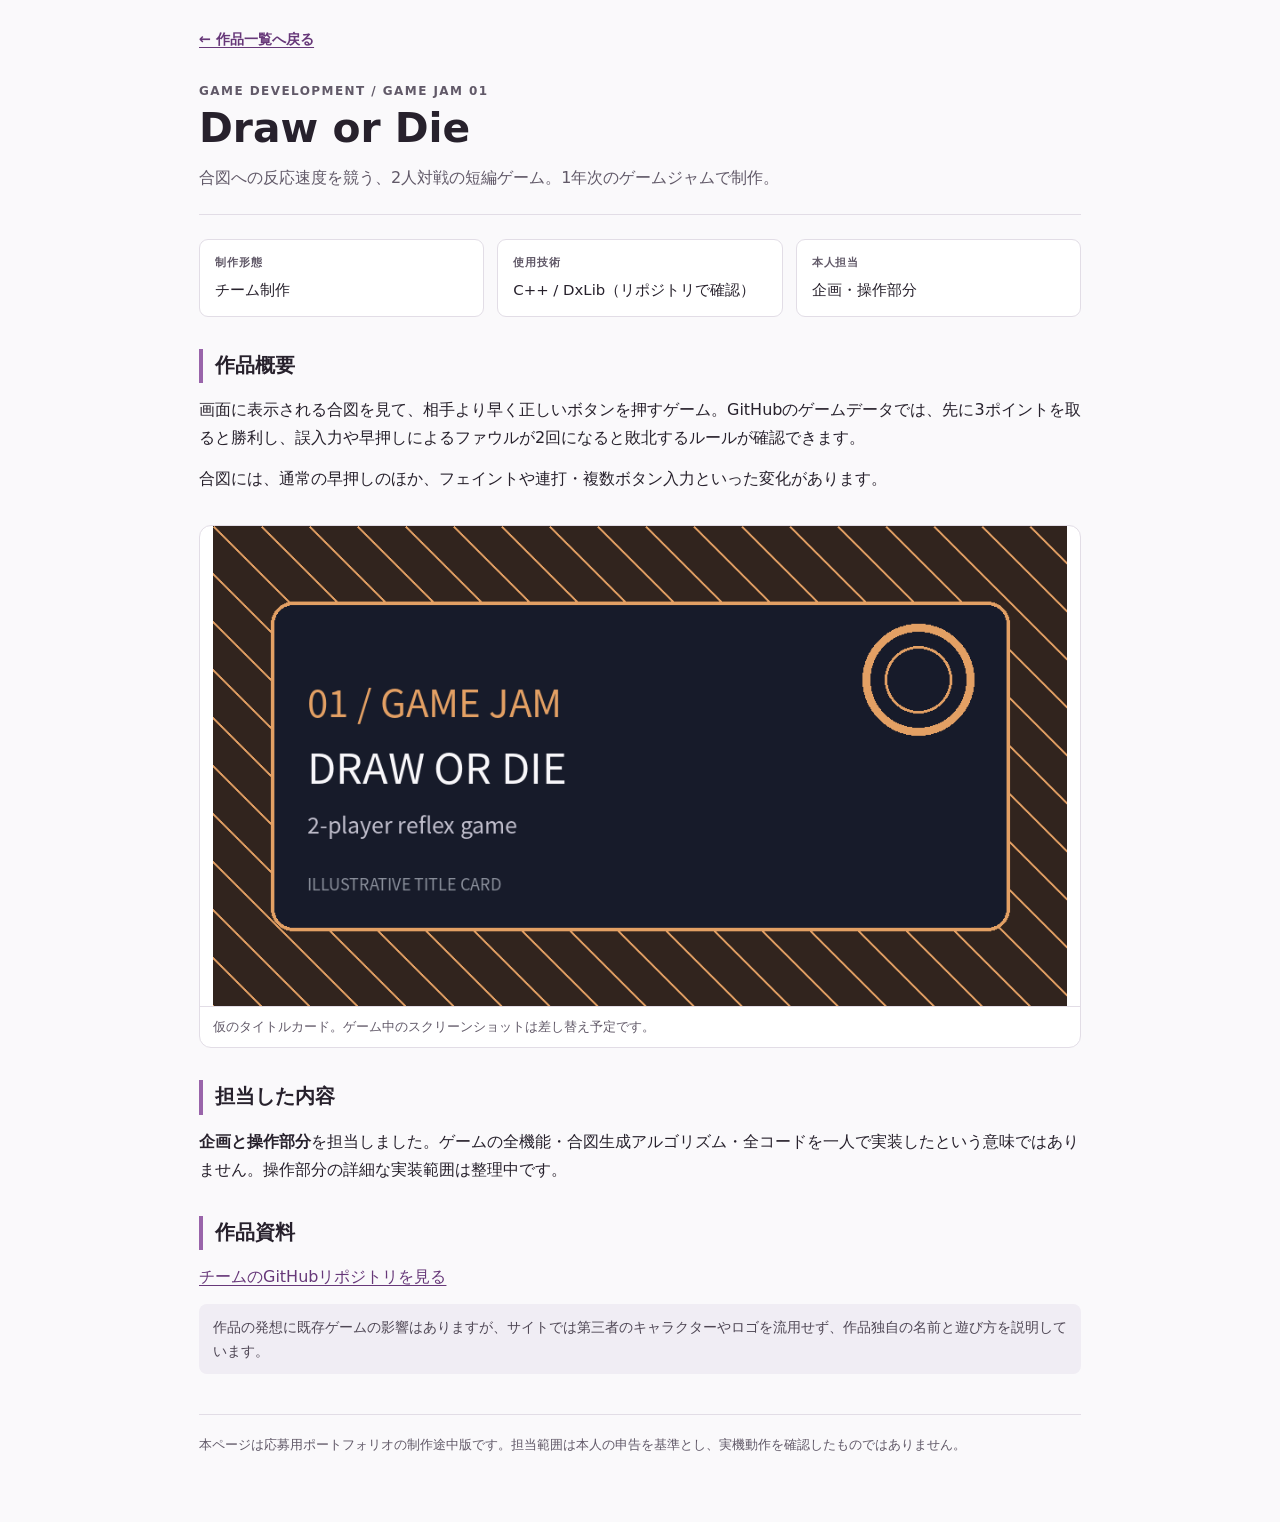
==== site/draw_or_die.html @ b0b0805e "ポートフォリオ更新テスト" ====
<!doctype html><html lang="ja"><head><meta charset="utf-8"><meta name="viewport" content="width=device-width,initial-scale=1"><title>Draw or Die | Portfolio</title><link rel="stylesheet" href="../css/works_extra.css"></head><body><main class="container"><a class="back" href="../index.html">← 作品一覧へ戻る</a><header class="head"><p class="tag">GAME DEVELOPMENT / GAME JAM 01</p><h1>Draw or Die</h1><p>合図への反応速度を競う、2人対戦の短編ゲーム。1年次のゲームジャムで制作。</p></header><div class="facts"><div class="fact"><p class="label">制作形態</p><p>チーム制作</p></div><div class="fact"><p class="label">使用技術</p><p>C++ / DxLib（リポジトリで確認）</p></div><div class="fact"><p class="label">本人担当</p><p>企画・操作部分</p></div></div>
<section class="section"><h2>作品概要</h2><p>画面に表示される合図を見て、相手より早く正しいボタンを押すゲーム。GitHubのゲームデータでは、先に3ポイントを取ると勝利し、誤入力や早押しによるファウルが2回になると敗北するルールが確認できます。</p><p>合図には、通常の早押しのほか、フェイントや連打・複数ボタン入力といった変化があります。</p></section>
<figure class="art"><img src="../images/placeholders/draw_or_die.png" alt="実プレイ画面ではない、Draw or Dieのタイトルカード"><figcaption>仮のタイトルカード。ゲーム中のスクリーンショットは差し替え予定です。</figcaption></figure>
<section class="section"><h2>担当した内容</h2><p><strong>企画と操作部分</strong>を担当しました。ゲームの全機能・合図生成アルゴリズム・全コードを一人で実装したという意味ではありません。操作部分の詳細な実装範囲は整理中です。</p></section>
<section class="section"><h2>作品資料</h2><p><a href="https://github.com/higa-shunnosuke/2025GameJam_TeamE" target="_blank" rel="noopener noreferrer">チームのGitHubリポジトリを見る</a></p><p class="note">作品の発想に既存ゲームの影響はありますが、サイトでは第三者のキャラクターやロゴを流用せず、作品独自の名前と遊び方を説明しています。</p></section>
<footer class="foot">本ページは応募用ポートフォリオの制作途中版です。担当範囲は本人の申告を基準とし、実機動作を確認したものではありません。</footer></main></body></html>
---- css/works_extra.css ----
@charset "UTF-8";:root{--text:#27212c;--muted:#615968;--accent:#673879;--line:#e2dde6;--bg:#faf9fb}*{box-sizing:border-box}body{margin:0;font-family:system-ui,-apple-system,"Yu Gothic",Meiryo,sans-serif;color:var(--text);background:var(--bg);line-height:1.75}.container{max-width:930px;padding:25px 24px 65px;margin:0 auto}a{color:var(--accent);text-underline-offset:3px}.back{font-size:.9rem;font-weight:600}.head{margin:28px 0 24px;border-bottom:1px solid var(--line);padding-bottom:22px}.tag{font-size:.75rem;text-transform:uppercase;letter-spacing:.12em;font-weight:750;color:var(--accent);margin:0 0 6px}.head h1{font-size:clamp(1.8rem,3.5vw,2.55rem);line-height:1.28;margin:0 0 10px}.head p{color:var(--muted);max-width:770px;margin:0}.facts{display:grid;grid-template-columns:repeat(3,1fr);gap:13px;margin:23px 0 28px}.fact{background:white;border:1px solid var(--line);border-radius:9px;padding:13px 15px}.fact .label{font-size:.7rem;color:var(--muted);font-weight:750;letter-spacing:.08em;margin:0}.fact p{margin:4px 0 0;font-size:.93rem}.section{margin:32px 0}.section h2{font-size:1.23rem;margin:0 0 13px;border-left:4px solid #9964aa;padding-left:12px}.section p{margin:0 0 13px}.section ul{margin:5px 0 0;padding-left:1.25em}.section li{margin:.35em 0}.art{border-radius:12px;border:1px solid var(--line);background:white;overflow:hidden;margin:16px 0}.art img{display:block;width:100%;height:auto;max-height:480px;object-fit:contain}.art figcaption{font-size:.79rem;color:var(--muted);padding:9px 13px;border-top:1px solid var(--line)}.note{font-size:.86rem;background:#f0edf4;padding:11px 14px;border-radius:8px;color:#4f4755}.code{background:#24222b;color:#e7e6ec;border-radius:9px;padding:14px 17px;overflow:auto;font-size:.8rem}.foot{border-top:1px solid var(--line);padding-top:18px;margin-top:40px;font-size:.84rem;color:var(--muted)}@media(max-width:700px){.container{padding:17px 17px 55px}.facts{grid-template-columns:1fr}.head{margin-top:19px}}
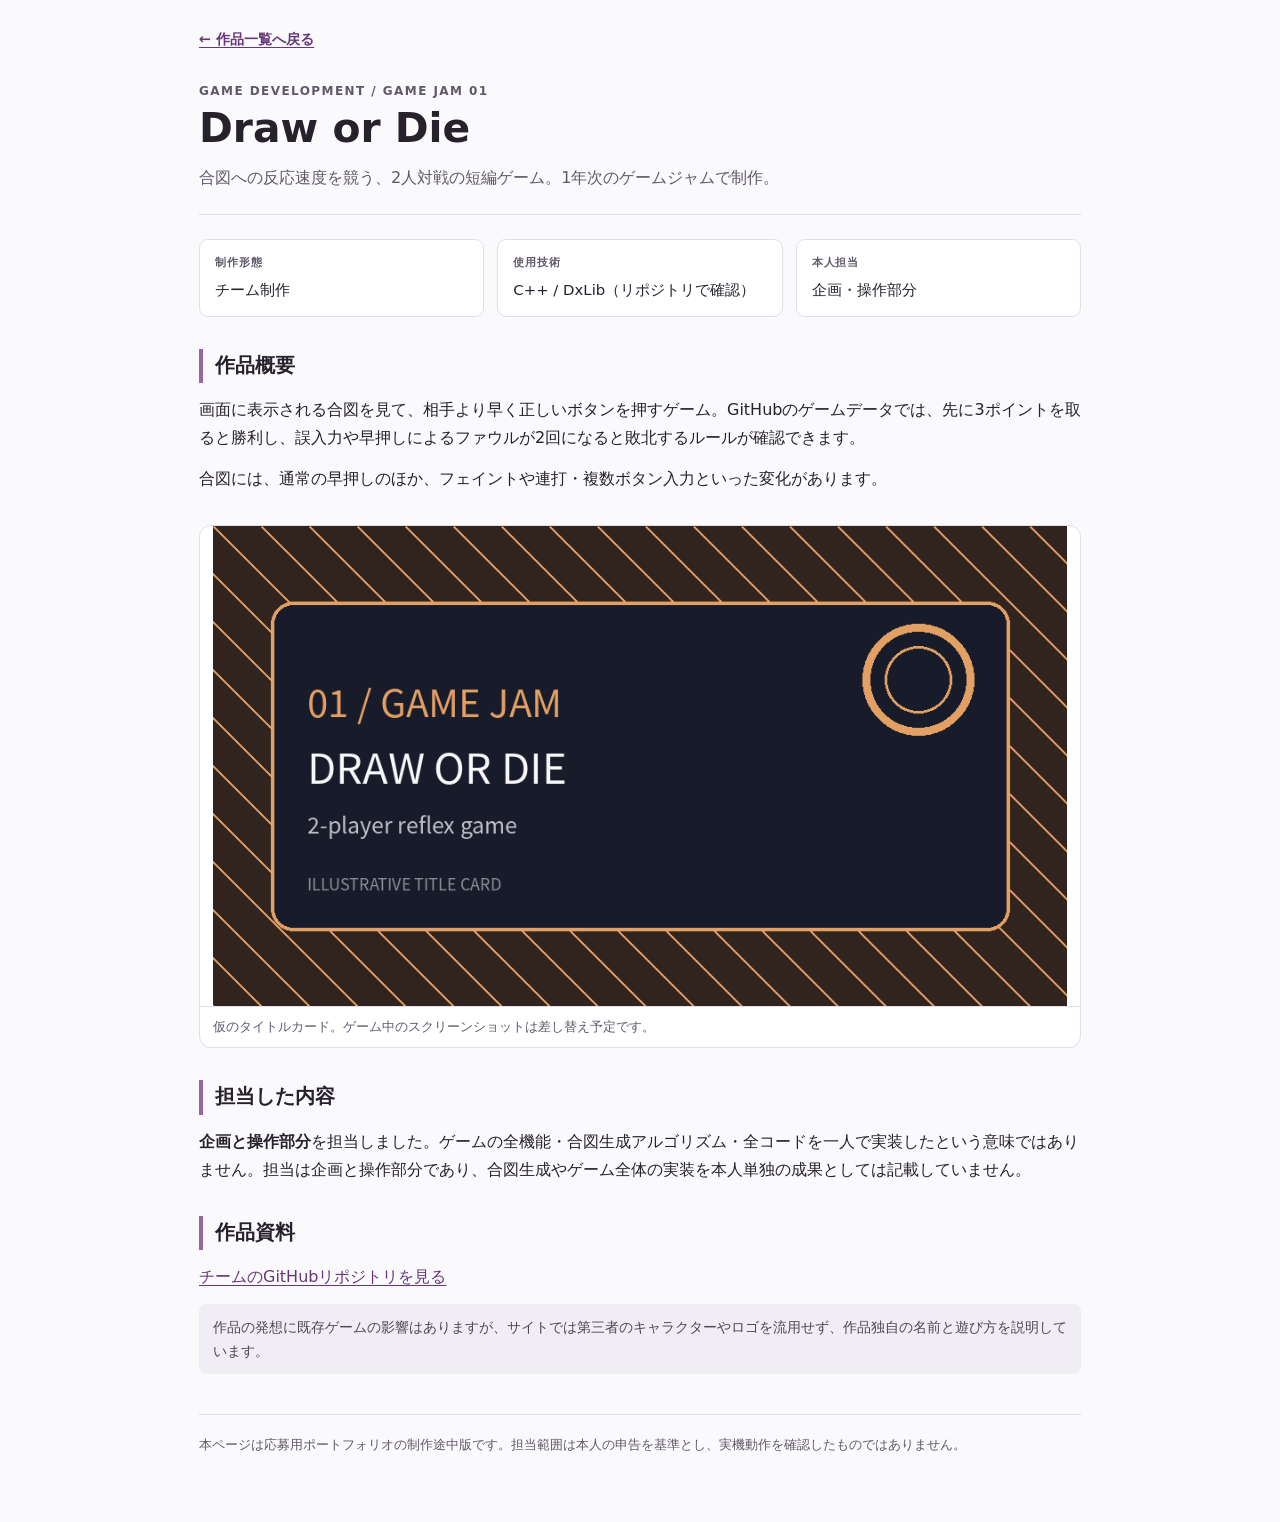
==== commit 6038c610: "更新" ====
--- a/site/draw_or_die.html
+++ b/site/draw_or_die.html
@@ -1,6 +1,7 @@
-<!doctype html><html lang="ja"><head><meta charset="utf-8"><meta name="viewport" content="width=device-width,initial-scale=1"><title>Draw or Die | Portfolio</title><link rel="stylesheet" href="../css/works_extra.css"></head><body><main class="container"><a class="back" href="../index.html">← 作品一覧へ戻る</a><header class="head"><p class="tag">GAME DEVELOPMENT / GAME JAM 01</p><h1>Draw or Die</h1><p>合図への反応速度を競う、2人対戦の短編ゲーム。1年次のゲームジャムで制作。</p></header><div class="facts"><div class="fact"><p class="label">制作形態</p><p>チーム制作</p></div><div class="fact"><p class="label">使用技術</p><p>C++ / DxLib（リポジトリで確認）</p></div><div class="fact"><p class="label">本人担当</p><p>企画・操作部分</p></div></div>
+<!DOCTYPE html>
+<html lang="ja"><head><meta charset="utf-8"/><meta content="width=device-width,initial-scale=1" name="viewport"/><title>Draw or Die | Portfolio</title><link href="../css/works_extra.css" rel="stylesheet"/></head><body><main class="container"><a class="back" href="../index.html">← 作品一覧へ戻る</a><header class="head"><p class="tag">GAME DEVELOPMENT / GAME JAM 01</p><h1>Draw or Die</h1><p>合図への反応速度を競う、2人対戦の短編ゲーム。1年次のゲームジャムで制作。</p></header><div class="facts"><div class="fact"><p class="label">制作形態</p><p>チーム制作</p></div><div class="fact"><p class="label">使用技術</p><p>C++ / DxLib（リポジトリで確認）</p></div><div class="fact"><p class="label">本人担当</p><p>企画・操作部分</p></div></div>
 <section class="section"><h2>作品概要</h2><p>画面に表示される合図を見て、相手より早く正しいボタンを押すゲーム。GitHubのゲームデータでは、先に3ポイントを取ると勝利し、誤入力や早押しによるファウルが2回になると敗北するルールが確認できます。</p><p>合図には、通常の早押しのほか、フェイントや連打・複数ボタン入力といった変化があります。</p></section>
-<figure class="art"><img src="../images/placeholders/draw_or_die.png" alt="実プレイ画面ではない、Draw or Dieのタイトルカード"><figcaption>仮のタイトルカード。ゲーム中のスクリーンショットは差し替え予定です。</figcaption></figure>
-<section class="section"><h2>担当した内容</h2><p><strong>企画と操作部分</strong>を担当しました。ゲームの全機能・合図生成アルゴリズム・全コードを一人で実装したという意味ではありません。操作部分の詳細な実装範囲は整理中です。</p></section>
-<section class="section"><h2>作品資料</h2><p><a href="https://github.com/higa-shunnosuke/2025GameJam_TeamE" target="_blank" rel="noopener noreferrer">チームのGitHubリポジトリを見る</a></p><p class="note">作品の発想に既存ゲームの影響はありますが、サイトでは第三者のキャラクターやロゴを流用せず、作品独自の名前と遊び方を説明しています。</p></section>
+<figure class="art"><img alt="実プレイ画面ではない、Draw or Dieのタイトルカード" src="../images/placeholders/draw_or_die.png"/><figcaption>仮のタイトルカード。ゲーム中のスクリーンショットは差し替え予定です。</figcaption></figure>
+<section class="section"><h2>担当した内容</h2><p><strong>企画と操作部分</strong>を担当しました。ゲームの全機能・合図生成アルゴリズム・全コードを一人で実装したという意味ではありません。担当は企画と操作部分であり、合図生成やゲーム全体の実装を本人単独の成果としては記載していません。</p></section>
+<section class="section"><h2>作品資料</h2><p><a href="https://github.com/higa-shunnosuke/2025GameJam_TeamE" rel="noopener noreferrer" target="_blank">チームのGitHubリポジトリを見る</a></p><p class="note">作品の発想に既存ゲームの影響はありますが、サイトでは第三者のキャラクターやロゴを流用せず、作品独自の名前と遊び方を説明しています。</p></section>
 <footer class="foot">本ページは応募用ポートフォリオの制作途中版です。担当範囲は本人の申告を基準とし、実機動作を確認したものではありません。</footer></main></body></html>
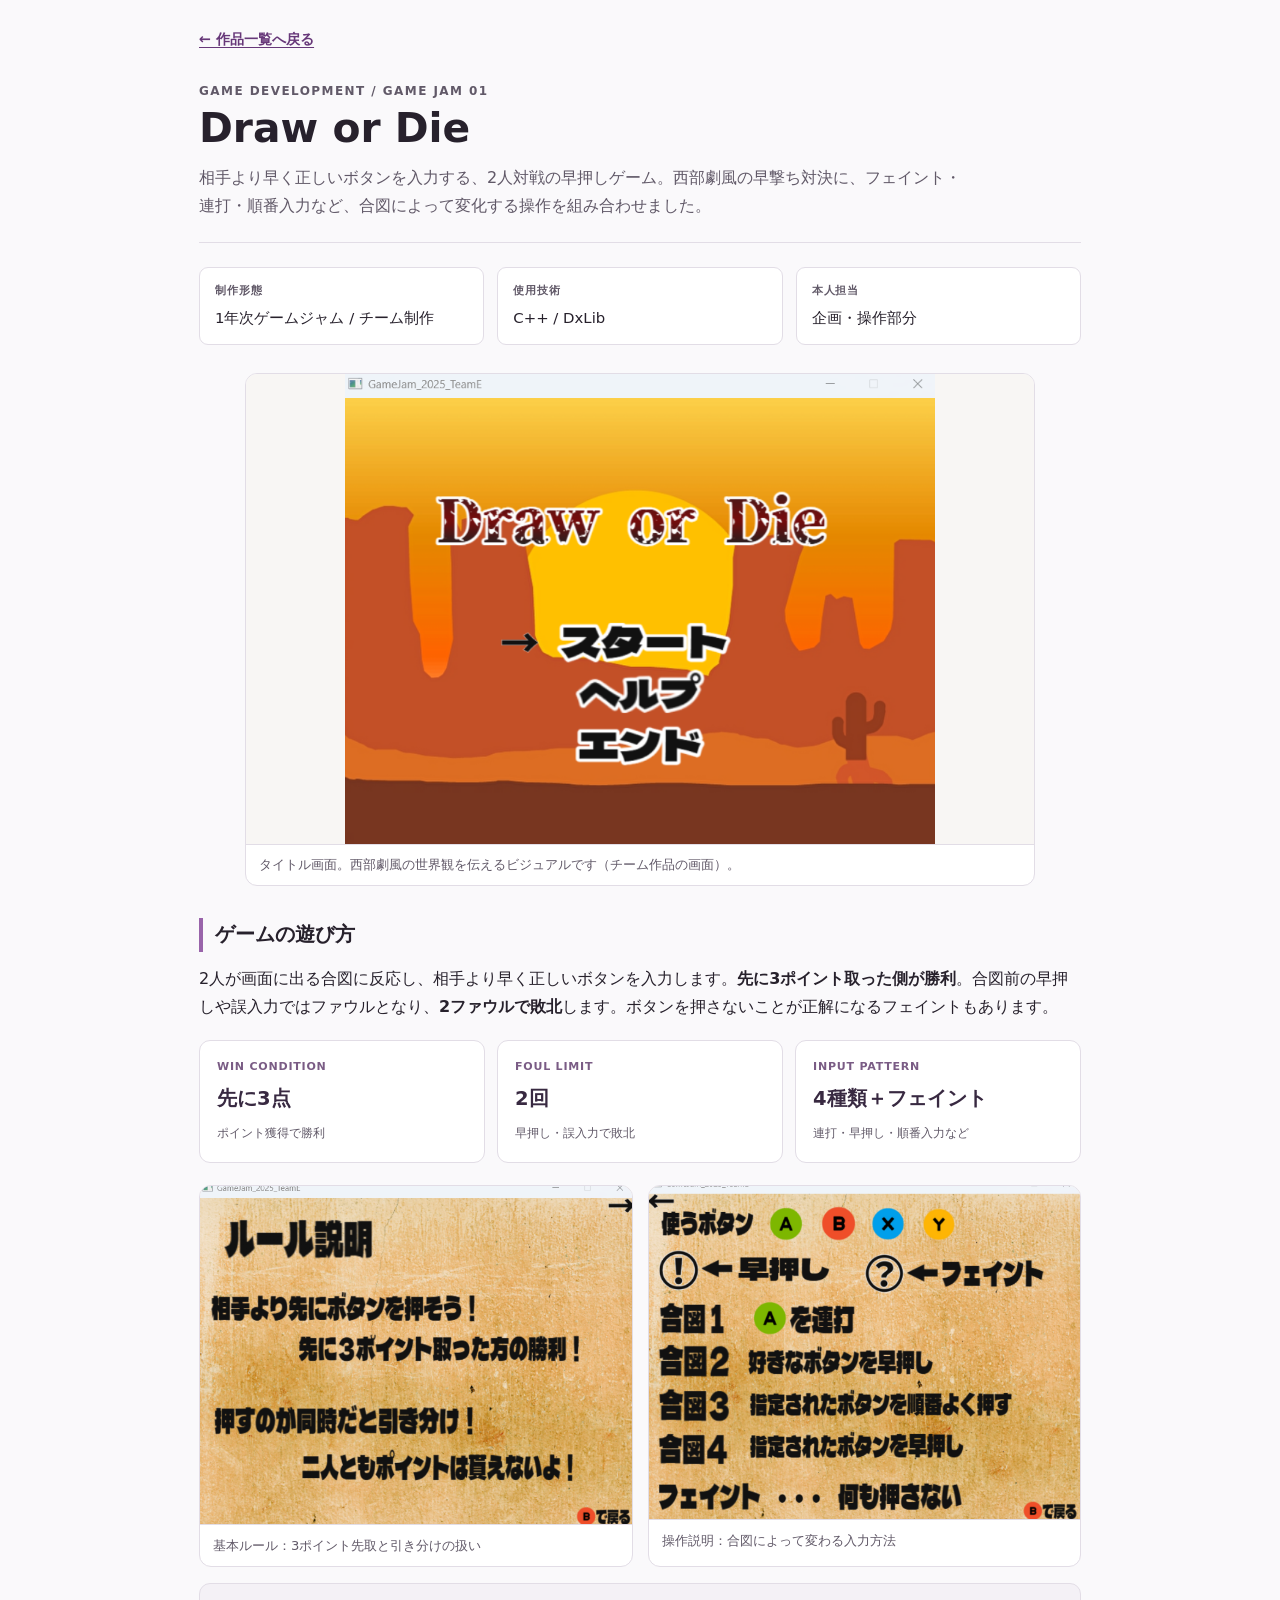
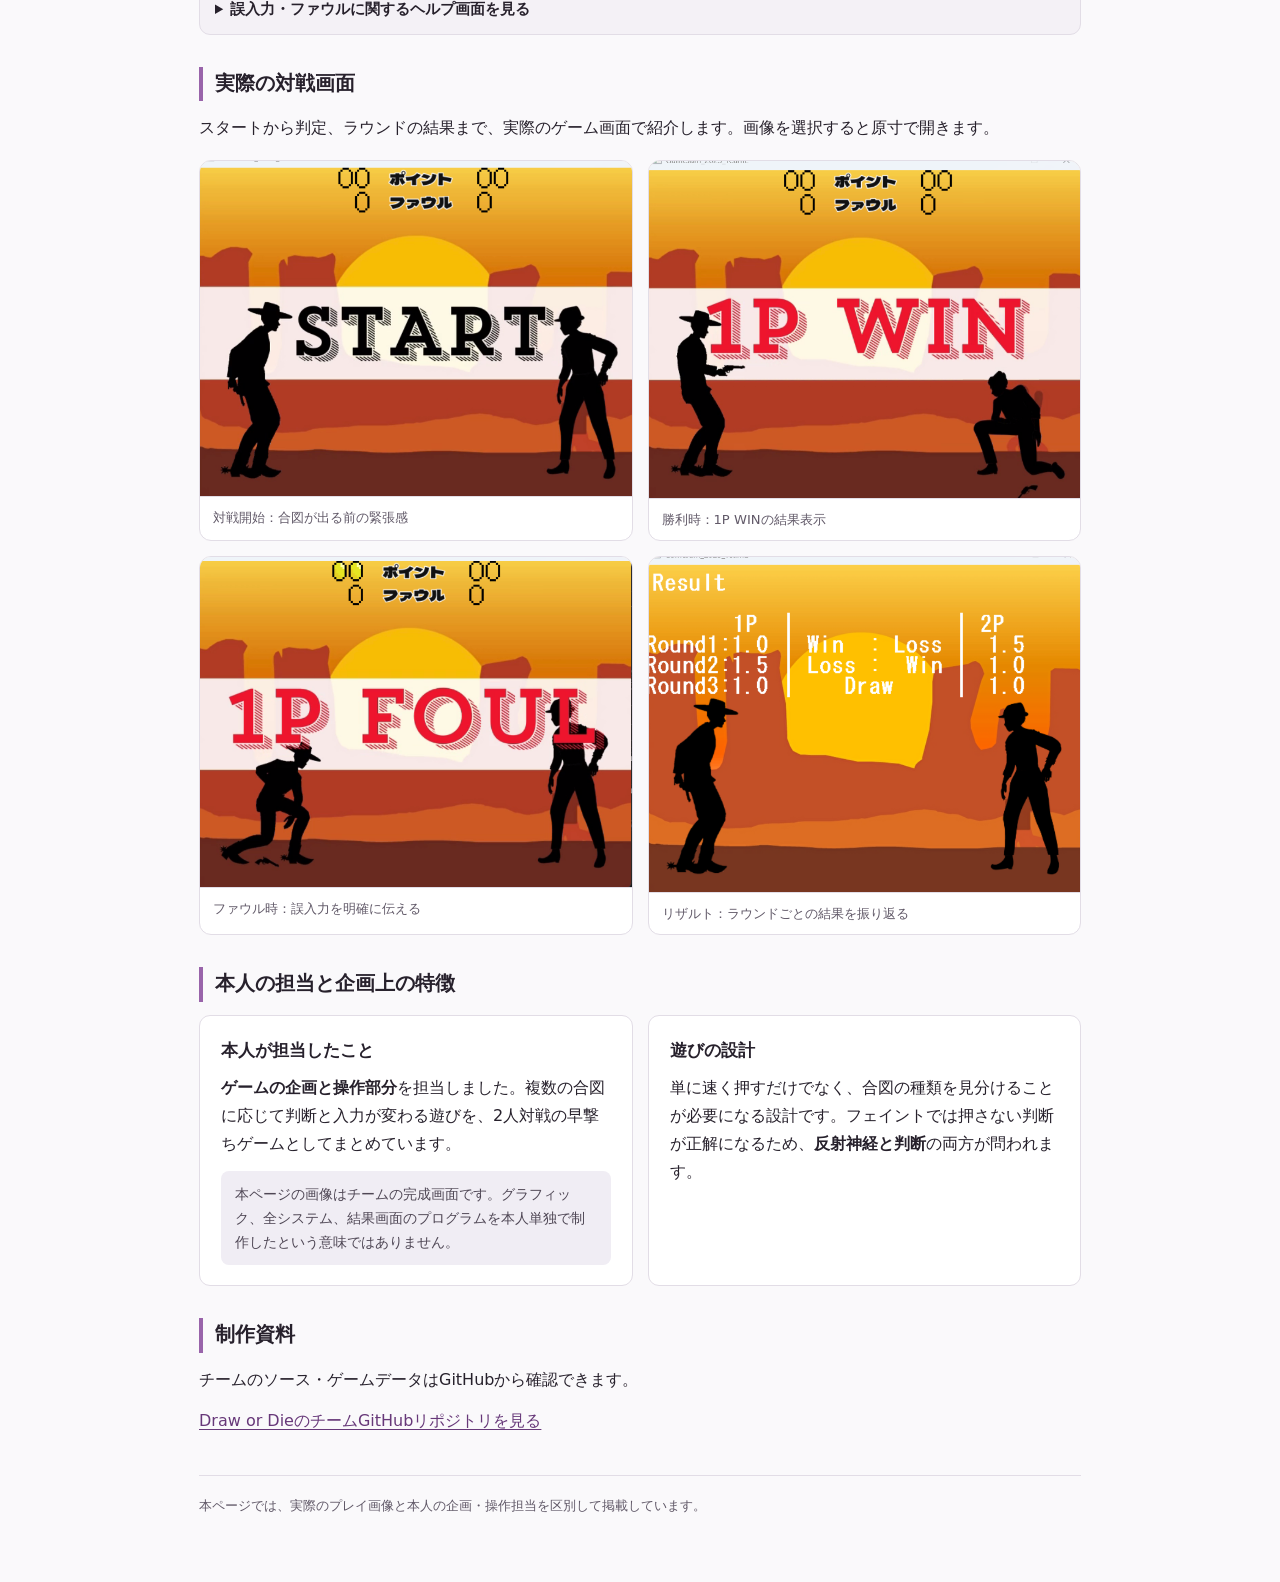
==== commit 787831ce: "更新" ====
--- a/site/draw_or_die.html
+++ b/site/draw_or_die.html
@@ -1,7 +1,73 @@
 <!DOCTYPE html>
-<html lang="ja"><head><meta charset="utf-8"/><meta content="width=device-width,initial-scale=1" name="viewport"/><title>Draw or Die | Portfolio</title><link href="../css/works_extra.css" rel="stylesheet"/></head><body><main class="container"><a class="back" href="../index.html">← 作品一覧へ戻る</a><header class="head"><p class="tag">GAME DEVELOPMENT / GAME JAM 01</p><h1>Draw or Die</h1><p>合図への反応速度を競う、2人対戦の短編ゲーム。1年次のゲームジャムで制作。</p></header><div class="facts"><div class="fact"><p class="label">制作形態</p><p>チーム制作</p></div><div class="fact"><p class="label">使用技術</p><p>C++ / DxLib（リポジトリで確認）</p></div><div class="fact"><p class="label">本人担当</p><p>企画・操作部分</p></div></div>
-<section class="section"><h2>作品概要</h2><p>画面に表示される合図を見て、相手より早く正しいボタンを押すゲーム。GitHubのゲームデータでは、先に3ポイントを取ると勝利し、誤入力や早押しによるファウルが2回になると敗北するルールが確認できます。</p><p>合図には、通常の早押しのほか、フェイントや連打・複数ボタン入力といった変化があります。</p></section>
-<figure class="art"><img alt="実プレイ画面ではない、Draw or Dieのタイトルカード" src="../images/placeholders/draw_or_die.png"/><figcaption>仮のタイトルカード。ゲーム中のスクリーンショットは差し替え予定です。</figcaption></figure>
-<section class="section"><h2>担当した内容</h2><p><strong>企画と操作部分</strong>を担当しました。ゲームの全機能・合図生成アルゴリズム・全コードを一人で実装したという意味ではありません。担当は企画と操作部分であり、合図生成やゲーム全体の実装を本人単独の成果としては記載していません。</p></section>
-<section class="section"><h2>作品資料</h2><p><a href="https://github.com/higa-shunnosuke/2025GameJam_TeamE" rel="noopener noreferrer" target="_blank">チームのGitHubリポジトリを見る</a></p><p class="note">作品の発想に既存ゲームの影響はありますが、サイトでは第三者のキャラクターやロゴを流用せず、作品独自の名前と遊び方を説明しています。</p></section>
-<footer class="foot">本ページは応募用ポートフォリオの制作途中版です。担当範囲は本人の申告を基準とし、実機動作を確認したものではありません。</footer></main></body></html>+<html lang="ja">
+<head>
+<meta charset="utf-8"/>
+<meta content="width=device-width,initial-scale=1" name="viewport"/>
+<meta content="Draw or Die：1年次ゲームジャム制作の2人対戦早押しゲーム。企画と操作部分を担当。ルール、操作、実際の勝敗画面を紹介します。" name="description"/>
+<title>Draw or Die｜企画・操作設計 | Portfolio</title>
+<link href="../css/works_extra.css" rel="stylesheet"/>
+</head>
+<body>
+<main class="container">
+<a class="back" href="../index.html">← 作品一覧へ戻る</a>
+<header class="head">
+<p class="tag">GAME DEVELOPMENT / GAME JAM 01</p>
+<h1>Draw or Die</h1>
+<p>相手より早く正しいボタンを入力する、2人対戦の早押しゲーム。西部劇風の早撃ち対決に、フェイント・連打・順番入力など、合図によって変化する操作を組み合わせました。</p>
+</header>
+<div class="facts">
+<div class="fact"><p class="label">制作形態</p><p>1年次ゲームジャム / チーム制作</p></div>
+<div class="fact"><p class="label">使用技術</p><p>C++ / DxLib</p></div>
+<div class="fact"><p class="label">本人担当</p><p>企画・操作部分</p></div>
+</div>
+<figure class="art dod-title">
+<a href="../images/draw_or_die/title.png" target="_blank" rel="noopener noreferrer" aria-label="Draw or Dieタイトル画面を拡大"><img src="../images/draw_or_die/title.png" alt="夕焼けの西部劇風背景にDraw or Dieとスタート、ヘルプ、エンドが表示されたタイトル画面" fetchpriority="high"/></a>
+<figcaption>タイトル画面。西部劇風の世界観を伝えるビジュアルです（チーム作品の画面）。</figcaption>
+</figure>
+<section class="section" aria-labelledby="dod-rules-title">
+<h2 id="dod-rules-title">ゲームの遊び方</h2>
+<p>2人が画面に出る合図に反応し、相手より早く正しいボタンを入力します。<strong>先に3ポイント取った側が勝利</strong>。合図前の早押しや誤入力ではファウルとなり、<strong>2ファウルで敗北</strong>します。ボタンを押さないことが正解になるフェイントもあります。</p>
+<div class="dod-rule-points" aria-label="対戦ルールの要点">
+<div><span>WIN CONDITION</span><strong>先に3点</strong><small>ポイント獲得で勝利</small></div>
+<div><span>FOUL LIMIT</span><strong>2回</strong><small>早押し・誤入力で敗北</small></div>
+<div><span>INPUT PATTERN</span><strong>4種類＋フェイント</strong><small>連打・早押し・順番入力など</small></div>
+</div>
+<div class="dod-screens dod-screens--two">
+<figure class="dod-screen"><a href="../images/draw_or_die/rules.png" target="_blank" rel="noopener noreferrer" aria-label="ルール説明画面を拡大"><img src="../images/draw_or_die/rules.png" alt="先に3ポイント取ると勝利、同時入力は引き分け、点数が入らないことを説明するヘルプ画面" loading="lazy"/></a><figcaption>基本ルール：3ポイント先取と引き分けの扱い</figcaption></figure>
+<figure class="dod-screen"><a href="../images/draw_or_die/controls.png" target="_blank" rel="noopener noreferrer" aria-label="操作説明画面を拡大"><img src="../images/draw_or_die/controls.png" alt="A・B・X・Yのボタンと4種類の合図、フェイントを紹介する操作説明画面" loading="lazy"/></a><figcaption>操作説明：合図によって変わる入力方法</figcaption></figure>
+</div>
+<details class="dod-details"><summary>誤入力・ファウルに関するヘルプ画面を見る</summary>
+<figure class="dod-screen"><a href="../images/draw_or_die/foul_rules.png" target="_blank" rel="noopener noreferrer" aria-label="ファウルのルール画面を拡大"><img src="../images/draw_or_die/foul_rules.png" alt="合図より先に押す、違うボタンを押すとファウル、2回ファウルすると敗北するという説明画面" loading="lazy"/></a><figcaption>フライングや誤入力へのペナルティ</figcaption></figure>
+</details>
+</section>
+<section class="section" aria-labelledby="dod-play-title">
+<h2 id="dod-play-title">実際の対戦画面</h2>
+<p>スタートから判定、ラウンドの結果まで、実際のゲーム画面で紹介します。画像を選択すると原寸で開きます。</p>
+<div class="dod-screens dod-screens--two">
+<figure class="dod-screen"><a href="../images/draw_or_die/start.png" target="_blank" rel="noopener noreferrer" aria-label="対戦開始画面を拡大"><img src="../images/draw_or_die/start.png" alt="西部劇風の夕焼け背景と対峙する2人のシルエット、中央にSTARTが表示される対戦開始画面" loading="lazy"/></a><figcaption>対戦開始：合図が出る前の緊張感</figcaption></figure>
+<figure class="dod-screen"><a href="../images/draw_or_die/win.png" target="_blank" rel="noopener noreferrer" aria-label="勝利演出画面を拡大"><img src="../images/draw_or_die/win.png" alt="1P WINの大きな文字と片膝をつく対戦相手が描かれた勝利演出画面" loading="lazy"/></a><figcaption>勝利時：1P WINの結果表示</figcaption></figure>
+<figure class="dod-screen"><a href="../images/draw_or_die/foul.png" target="_blank" rel="noopener noreferrer" aria-label="ファウル演出画面を拡大"><img src="../images/draw_or_die/foul.png" alt="1P FOULと大きく表示され、入力ミスを知らせる対戦画面" loading="lazy"/></a><figcaption>ファウル時：誤入力を明確に伝える</figcaption></figure>
+<figure class="dod-screen"><a href="../images/draw_or_die/results.png" target="_blank" rel="noopener noreferrer" aria-label="リザルト画面を拡大"><img src="../images/draw_or_die/results.png" alt="1Pと2Pの各ラウンドにおける勝敗とスコアを表示したリザルト画面" loading="lazy"/></a><figcaption>リザルト：ラウンドごとの結果を振り返る</figcaption></figure>
+</div>
+</section>
+<section class="section" aria-labelledby="dod-role-title">
+<h2 id="dod-role-title">本人の担当と企画上の特徴</h2>
+<div class="dod-role-grid">
+<div class="dod-role"><h3>本人が担当したこと</h3>
+<p><strong>ゲームの企画と操作部分</strong>を担当しました。複数の合図に応じて判断と入力が変わる遊びを、2人対戦の早撃ちゲームとしてまとめています。</p>
+<p class="note">本ページの画像はチームの完成画面です。グラフィック、全システム、結果画面のプログラムを本人単独で制作したという意味ではありません。</p>
+</div>
+<div class="dod-role"><h3>遊びの設計</h3>
+<p>単に速く押すだけでなく、合図の種類を見分けることが必要になる設計です。フェイントでは押さない判断が正解になるため、<strong>反射神経と判断</strong>の両方が問われます。</p>
+</div>
+</div>
+</section>
+<section class="section" aria-labelledby="dod-source-title">
+<h2 id="dod-source-title">制作資料</h2>
+<p>チームのソース・ゲームデータはGitHubから確認できます。</p>
+<p><a href="https://github.com/higa-shunnosuke/2025GameJam_TeamE" rel="noopener noreferrer" target="_blank">Draw or DieのチームGitHubリポジトリを見る</a></p>
+</section>
+<footer class="foot">本ページでは、実際のプレイ画像と本人の企画・操作担当を区別して掲載しています。</footer>
+</main>
+</body>
+</html>
--- a/css/works_extra.css
+++ b/css/works_extra.css
@@ -1 +1,43 @@
 @charset "UTF-8";:root{--text:#27212c;--muted:#615968;--accent:#673879;--line:#e2dde6;--bg:#faf9fb}*{box-sizing:border-box}body{margin:0;font-family:system-ui,-apple-system,"Yu Gothic",Meiryo,sans-serif;color:var(--text);background:var(--bg);line-height:1.75}.container{max-width:930px;padding:25px 24px 65px;margin:0 auto}a{color:var(--accent);text-underline-offset:3px}.back{font-size:.9rem;font-weight:600}.head{margin:28px 0 24px;border-bottom:1px solid var(--line);padding-bottom:22px}.tag{font-size:.75rem;text-transform:uppercase;letter-spacing:.12em;font-weight:750;color:var(--accent);margin:0 0 6px}.head h1{font-size:clamp(1.8rem,3.5vw,2.55rem);line-height:1.28;margin:0 0 10px}.head p{color:var(--muted);max-width:770px;margin:0}.facts{display:grid;grid-template-columns:repeat(3,1fr);gap:13px;margin:23px 0 28px}.fact{background:white;border:1px solid var(--line);border-radius:9px;padding:13px 15px}.fact .label{font-size:.7rem;color:var(--muted);font-weight:750;letter-spacing:.08em;margin:0}.fact p{margin:4px 0 0;font-size:.93rem}.section{margin:32px 0}.section h2{font-size:1.23rem;margin:0 0 13px;border-left:4px solid #9964aa;padding-left:12px}.section p{margin:0 0 13px}.section ul{margin:5px 0 0;padding-left:1.25em}.section li{margin:.35em 0}.art{border-radius:12px;border:1px solid var(--line);background:white;overflow:hidden;margin:16px 0}.art img{display:block;width:100%;height:auto;max-height:480px;object-fit:contain}.art figcaption{font-size:.79rem;color:var(--muted);padding:9px 13px;border-top:1px solid var(--line)}.note{font-size:.86rem;background:#f0edf4;padding:11px 14px;border-radius:8px;color:#4f4755}.code{background:#24222b;color:#e7e6ec;border-radius:9px;padding:14px 17px;overflow:auto;font-size:.8rem}.foot{border-top:1px solid var(--line);padding-top:18px;margin-top:40px;font-size:.84rem;color:var(--muted)}@media(max-width:700px){.container{padding:17px 17px 55px}.facts{grid-template-columns:1fr}.head{margin-top:19px}}
+
+/* v18 / Draw or Die real screenshots: a compact, responsive project showcase */
+.dod-title{max-width:790px;margin:8px auto 26px}
+.dod-title a,.dod-screen a{display:block;line-height:0}
+.dod-title img{max-height:470px;object-fit:contain;background:#f8f6f4}
+.dod-rule-points{display:grid;grid-template-columns:repeat(3,minmax(0,1fr));gap:12px;margin:19px 0 22px}
+.dod-rule-points>div{border:1px solid var(--line);border-radius:11px;padding:16px 17px;background:white;min-width:0}
+.dod-rule-points span{display:block;font-size:.69rem;letter-spacing:.07em;color:#7a5c85;font-weight:800}
+.dod-rule-points strong{display:block;color:#382941;font-size:1.22rem;margin:5px 0 2px}
+.dod-rule-points small{font-size:.78rem;color:var(--muted)}
+.dod-screens{display:grid;gap:15px;margin:18px 0 10px}
+.dod-screens--two{grid-template-columns:repeat(2,minmax(0,1fr))}
+.dod-screen{margin:0;border:1px solid var(--line);border-radius:12px;background:#fff;overflow:hidden;min-width:0}
+.dod-screen img{display:block;width:100%;height:auto;object-fit:contain;background:#f7f3ec}
+.dod-screen figcaption{font-size:.82rem;color:var(--muted);line-height:1.6;margin:0;padding:10px 13px;border-top:1px solid var(--line)}
+.dod-screen a:focus-visible,.dod-title a:focus-visible{outline:3px solid #9964aa;outline-offset:-3px}
+.dod-details{border:1px solid var(--line);border-radius:11px;background:#f4f1f6;padding:12px 15px;margin:16px 0}
+.dod-details summary{cursor:pointer;font-weight:700;font-size:.91rem}
+.dod-details .dod-screen{max-width:710px;margin:13px auto 2px}
+.dod-role-grid{display:grid;grid-template-columns:repeat(2,minmax(0,1fr));gap:15px}
+.dod-role{padding:20px 21px;background:white;border:1px solid var(--line);border-radius:11px}
+.dod-role h3{margin:0 0 9px;font-size:1.04rem}
+.dod-role p:last-child{margin-bottom:0}
+@media(max-width:720px){.dod-rule-points{grid-template-columns:1fr}.dod-rule-points>div{padding:12px 15px}.dod-role-grid{grid-template-columns:1fr}}
+@media(max-width:540px){.dod-screens--two{grid-template-columns:1fr}.dod-title img{max-height:none}}
+
+
+/* v19 - OpenGL real screenshots and video */
+.opengl-gallery{display:grid;grid-template-columns:repeat(2,minmax(0,1fr));gap:15px;margin:16px 0 24px}
+.opengl-gallery .art{margin:0;min-width:0}
+.opengl-gallery .art img{height:330px;width:100%;object-fit:contain;background:#f3f4f6}
+.opengl-gallery .art figcaption{line-height:1.6}
+.opengl-demo-grid{display:grid;grid-template-columns:minmax(0,1fr) minmax(0,.88fr);gap:22px;align-items:center;border:1px solid var(--line);background:white;border-radius:12px;padding:20px}
+.opengl-video-frame{background:#101318;border-radius:10px;overflow:hidden;min-width:0;display:flex;align-items:center;justify-content:center}
+.opengl-video-frame video{display:block;width:100%;max-height:470px;aspect-ratio:1/1;object-fit:contain}
+.opengl-demo-copy h3{font-size:1.2rem;margin:5px 0 12px}
+.opengl-demo-copy p{font-size:.93rem;color:var(--muted)}
+.opengl-video-link{display:inline-block;background:#673879;color:white;text-decoration:none;border-radius:8px;padding:12px 16px;font-weight:750;margin:6px 0 13px}
+.opengl-video-link:hover{background:#533063}
+.opengl-demo-note{font-size:.82rem!important;line-height:1.7}
+@media(max-width:700px){.opengl-gallery,.opengl-demo-grid{grid-template-columns:1fr}.opengl-gallery .art img{height:auto;max-height:350px}.opengl-demo-grid{padding:14px;gap:14px}.opengl-video-frame video{max-height:390px}}
+@media print{.opengl-video-frame{display:none}.opengl-demo-grid{display:block}.opengl-gallery{break-inside:avoid}.opengl-gallery .art img{height:auto;max-height:280px}}
